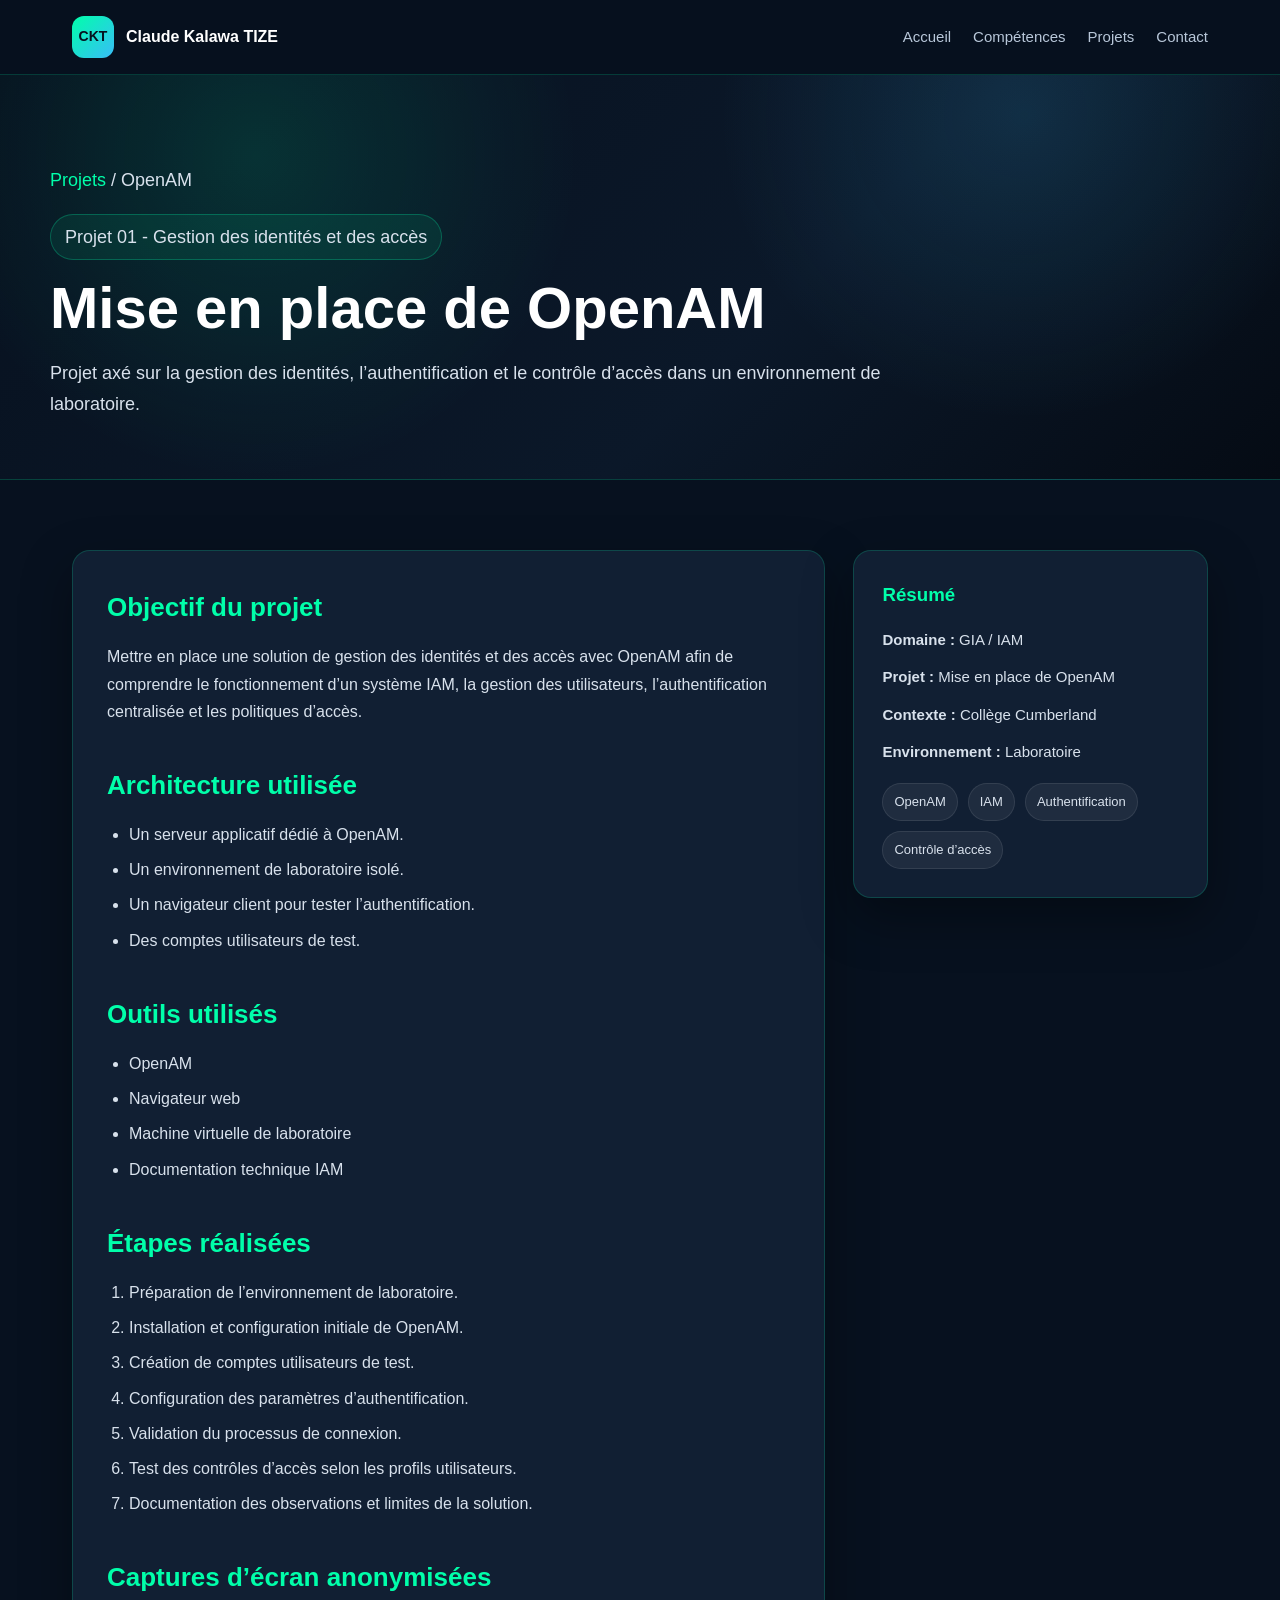
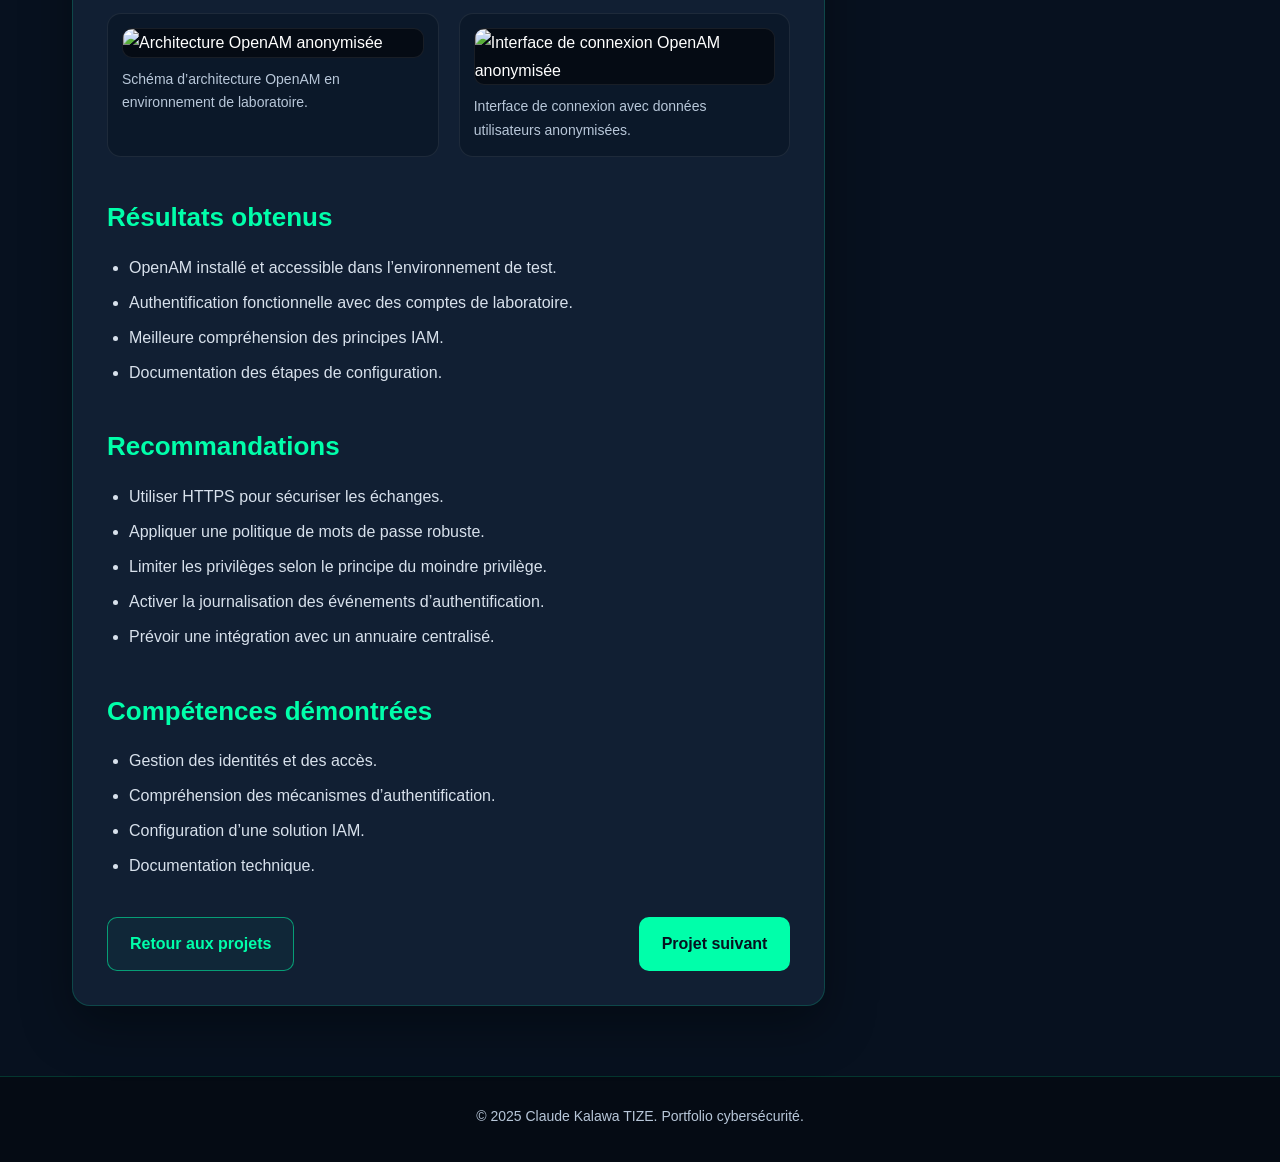
==== Projets/openam.html @ 0658853d "Ajout des html des projets" ====
<!DOCTYPE html>
<html lang="fr">
<head>
  <meta charset="UTF-8" />
  <meta name="viewport" content="width=device-width, initial-scale=1.0" />
  <title>Projet OpenAM | Claude Kalawa TIZE</title>
  <link rel="stylesheet" href="../style.css" />
</head>

<body class="project-detail-page">

<header class="site-header">
  <nav class="navbar">
    <a href="../index.html#accueil" class="logo">
      <span class="logo-icon">CKT</span>
      <span>Claude Kalawa TIZE</span>
    </a>
    <ul class="nav-links">
      <li><a href="../index.html#accueil">Accueil</a></li>
      <li><a href="../index.html#competences">Compétences</a></li>
      <li><a href="../index.html#projets">Projets</a></li>
      <li><a href="../index.html#contact">Contact</a></li>
    </ul>
  </nav>
</header>

<main>
  <section class="project-detail-hero">
    <div class="project-detail-hero-content">
      <p class="breadcrumb"><a href="../index.html#projets">Projets</a> / OpenAM</p>
      <p class="tag">Projet 01 - Gestion des identités et des accès</p>
      <h1>Mise en place de OpenAM</h1>
      <p>
        Projet axé sur la gestion des identités, l’authentification et le contrôle d’accès
        dans un environnement de laboratoire.
      </p>
    </div>
  </section>

  <div class="project-detail-container">

    <article class="project-content">

      <section>
        <h2>Objectif du projet</h2>
        <p>
          Mettre en place une solution de gestion des identités et des accès avec OpenAM afin
          de comprendre le fonctionnement d’un système IAM, la gestion des utilisateurs,
          l’authentification centralisée et les politiques d’accès.
        </p>
      </section>

      <section>
        <h2>Architecture utilisée</h2>
        <ul>
          <li>Un serveur applicatif dédié à OpenAM.</li>
          <li>Un environnement de laboratoire isolé.</li>
          <li>Un navigateur client pour tester l’authentification.</li>
          <li>Des comptes utilisateurs de test.</li>
        </ul>
      </section>

      <section>
        <h2>Outils utilisés</h2>
        <ul>
          <li>OpenAM</li>
          <li>Navigateur web</li>
          <li>Machine virtuelle de laboratoire</li>
          <li>Documentation technique IAM</li>
        </ul>
      </section>

      <section>
        <h2>Étapes réalisées</h2>
        <ol>
          <li>Préparation de l’environnement de laboratoire.</li>
          <li>Installation et configuration initiale de OpenAM.</li>
          <li>Création de comptes utilisateurs de test.</li>
          <li>Configuration des paramètres d’authentification.</li>
          <li>Validation du processus de connexion.</li>
          <li>Test des contrôles d’accès selon les profils utilisateurs.</li>
          <li>Documentation des observations et limites de la solution.</li>
        </ol>
      </section>

      <section>
        <h2>Captures d’écran anonymisées</h2>
        <div class="screenshot-grid">
          <figure>
            <img src="../images/projets/openam-architecture.png" alt="Architecture OpenAM anonymisée">
            <figcaption>Schéma d’architecture OpenAM en environnement de laboratoire.</figcaption>
          </figure>
          <figure>
            <img src="../images/projets/openam-login.png" alt="Interface de connexion OpenAM anonymisée">
            <figcaption>Interface de connexion avec données utilisateurs anonymisées.</figcaption>
          </figure>
        </div>
      </section>

      <section>
        <h2>Résultats obtenus</h2>
        <ul>
          <li>OpenAM installé et accessible dans l’environnement de test.</li>
          <li>Authentification fonctionnelle avec des comptes de laboratoire.</li>
          <li>Meilleure compréhension des principes IAM.</li>
          <li>Documentation des étapes de configuration.</li>
        </ul>
      </section>

      <section>
        <h2>Recommandations</h2>
        <ul>
          <li>Utiliser HTTPS pour sécuriser les échanges.</li>
          <li>Appliquer une politique de mots de passe robuste.</li>
          <li>Limiter les privilèges selon le principe du moindre privilège.</li>
          <li>Activer la journalisation des événements d’authentification.</li>
          <li>Prévoir une intégration avec un annuaire centralisé.</li>
        </ul>
      </section>

      <section>
        <h2>Compétences démontrées</h2>
        <ul>
          <li>Gestion des identités et des accès.</li>
          <li>Compréhension des mécanismes d’authentification.</li>
          <li>Configuration d’une solution IAM.</li>
          <li>Documentation technique.</li>
        </ul>
      </section>

      <div class="project-navigation">
        <a href="../index.html#projets" class="btn btn-secondary">Retour aux projets</a>
        <a href="nessus-metasploit.html" class="btn btn-primary">Projet suivant</a>
      </div>

    </article>

    <aside class="project-sidebar">
      <h3>Résumé</h3>
      <p><strong>Domaine :</strong> GIA / IAM</p>
      <p><strong>Projet :</strong> Mise en place de OpenAM</p>
      <p><strong>Contexte :</strong> Collège Cumberland</p>
      <p><strong>Environnement :</strong> Laboratoire</p>

      <div class="badge-list">
        <span>OpenAM</span>
        <span>IAM</span>
        <span>Authentification</span>
        <span>Contrôle d’accès</span>
      </div>
    </aside>

  </div>
</main>

<footer class="footer">
  <p>© 2025 Claude Kalawa TIZE. Portfolio cybersécurité.</p>
</footer>

</body>
</html>
---- style.css ----
:root {
  --bg-main: #07111f;
  --bg-secondary: #0b1829;
  --bg-card: #111f33;
  --bg-card-light: #142842;
  --text-main: #ffffff;
  --text-muted: #b8c7d9;
  --text-soft: #d8e1ec;
  --accent: #00ffaa;
  --accent-blue: #38bdf8;
  --border: rgba(0, 255, 170, 0.18);
  --shadow: 0 20px 50px rgba(0, 0, 0, 0.35);
}

* {
  margin: 0;
  padding: 0;
  box-sizing: border-box;
}

html {
  scroll-behavior: smooth;
}

body {
  font-family: Arial, Helvetica, sans-serif;
  background: var(--bg-main);
  color: var(--text-main);
  line-height: 1.7;
}

a {
  color: inherit;
}

.site-header {
  position: sticky;
  top: 0;
  z-index: 999;
  background: rgba(7, 17, 31, 0.95);
  backdrop-filter: blur(14px);
  border-bottom: 1px solid var(--border);
}

.navbar {
  max-width: 1180px;
  margin: auto;
  padding: 16px 22px;
  display: flex;
  align-items: center;
  justify-content: space-between;
  gap: 25px;
}

.logo {
  display: flex;
  align-items: center;
  gap: 12px;
  text-decoration: none;
  font-weight: 700;
  color: var(--text-main);
}

.logo-icon {
  width: 42px;
  height: 42px;
  background: linear-gradient(135deg, var(--accent), var(--accent-blue));
  color: #06111f;
  border-radius: 12px;
  display: inline-flex;
  align-items: center;
  justify-content: center;
  font-size: 14px;
  font-weight: 900;
}

.nav-links {
  list-style: none;
  display: flex;
  align-items: center;
  gap: 22px;
}

.nav-links a {
  text-decoration: none;
  color: var(--text-muted);
  font-size: 15px;
  transition: 0.3s;
}

.nav-links a:hover {
  color: var(--accent);
}

.hero {
  position: relative;
  min-height: 92vh;
  display: flex;
  align-items: center;
  padding: 90px 22px;
  background:
    radial-gradient(circle at 20% 20%, rgba(0, 255, 170, 0.16), transparent 28%),
    radial-gradient(circle at 80% 10%, rgba(56, 189, 248, 0.18), transparent 30%),
    linear-gradient(135deg, #07111f 0%, #0b1829 55%, #050b14 100%);
  overflow: hidden;
}

.hero::before {
  content: "";
  position: absolute;
  inset: 0;
  background-image:
    linear-gradient(rgba(255,255,255,0.025) 1px, transparent 1px),
    linear-gradient(90deg, rgba(255,255,255,0.025) 1px, transparent 1px);
  background-size: 42px 42px;
  opacity: 0.35;
}

.hero-content {
  position: relative;
  max-width: 1180px;
  margin: auto;
  width: 100%;
}

.tag,
.section-tag {
  display: inline-block;
  color: var(--accent);
  background: rgba(0, 255, 170, 0.08);
  border: 1px solid rgba(0, 255, 170, 0.25);
  padding: 7px 14px;
  border-radius: 999px;
  font-size: 14px;
  margin-bottom: 16px;
}

.hero h1 {
  font-size: clamp(42px, 7vw, 76px);
  line-height: 1.05;
  margin-bottom: 18px;
  letter-spacing: -1.5px;
}

.hero h2 {
  font-size: clamp(21px, 3vw, 32px);
  color: var(--text-muted);
  max-width: 950px;
  margin-bottom: 24px;
  font-weight: 500;
}

.hero-text {
  max-width: 820px;
  font-size: 18px;
  color: var(--text-soft);
  margin-bottom: 34px;
}

.hero-actions {
  display: flex;
  flex-wrap: wrap;
  gap: 14px;
  margin-bottom: 42px;
}

.btn {
  display: inline-flex;
  align-items: center;
  justify-content: center;
  text-decoration: none;
  padding: 12px 22px;
  border-radius: 10px;
  font-weight: 700;
  transition: 0.3s;
  border: 1px solid transparent;
}

.btn:hover {
  transform: translateY(-3px);
}

.btn-primary {
  background: var(--accent);
  color: #06111f;
}

.btn-primary:hover {
  background: #00d890;
}

.btn-secondary {
  color: var(--accent);
  border-color: rgba(0, 255, 170, 0.55);
  background: rgba(0, 255, 170, 0.04);
}

.btn-secondary:hover {
  background: rgba(0, 255, 170, 0.12);
}

.btn-light {
  color: var(--text-main);
  border-color: rgba(255, 255, 255, 0.18);
  background: rgba(255, 255, 255, 0.06);
}

.btn-light:hover {
  background: rgba(255, 255, 255, 0.12);
}

.hero-stats {
  display: grid;
  grid-template-columns: repeat(3, minmax(150px, 1fr));
  gap: 18px;
  max-width: 760px;
}

.hero-stats div {
  padding: 20px;
  background: rgba(17, 31, 51, 0.75);
  border: 1px solid var(--border);
  border-radius: 16px;
}

.hero-stats strong {
  display: block;
  font-size: 26px;
  color: var(--accent);
}

.hero-stats span {
  color: var(--text-muted);
  font-size: 14px;
}

.section {
  max-width: 1180px;
  margin: auto;
  padding: 88px 22px;
}

.section-dark {
  max-width: none;
  background: var(--bg-secondary);
}

.section-dark > * {
  max-width: 1180px;
  margin-left: auto;
  margin-right: auto;
}

.section-header {
  margin-bottom: 36px;
}

.section-header h2 {
  font-size: clamp(30px, 4vw, 44px);
  margin-bottom: 14px;
  letter-spacing: -0.8px;
}

.section-header p {
  color: var(--text-soft);
  max-width: 850px;
}

.about-grid {
  display: grid;
  grid-template-columns: 1.5fr 1fr;
  gap: 28px;
  align-items: start;
}

.about-text,
.profile-card,
.skill-card,
.project-card,
.timeline-content,
.contact-card {
  background: var(--bg-card);
  border: 1px solid var(--border);
  border-radius: 18px;
  box-shadow: var(--shadow);
}

.about-text {
  padding: 30px;
}

.about-text p {
  color: var(--text-soft);
  margin-bottom: 18px;
}

.profile-card {
  padding: 30px;
}

.profile-card h3 {
  color: var(--accent);
  margin-bottom: 16px;
}

.profile-card ul {
  margin-left: 20px;
  color: var(--text-soft);
  margin-bottom: 24px;
}

.profile-info {
  border-top: 1px solid rgba(255,255,255,0.08);
  padding-top: 18px;
}

.profile-info p {
  color: var(--text-soft);
  margin-bottom: 10px;
}

.skills-grid {
  display: grid;
  grid-template-columns: repeat(3, 1fr);
  gap: 22px;
}

.skill-card {
  padding: 26px;
  transition: 0.3s;
}

.skill-card:hover,
.project-card:hover {
  transform: translateY(-6px);
  border-color: rgba(0, 255, 170, 0.55);
}

.skill-card h3 {
  color: var(--accent);
  margin-bottom: 14px;
}

.skill-card ul {
  margin-left: 20px;
  color: var(--text-soft);
}

.tools-section {
  margin-top: 42px;
  padding: 28px;
  background: rgba(17, 31, 51, 0.7);
  border: 1px solid var(--border);
  border-radius: 18px;
}

.tools-section h3 {
  margin-bottom: 20px;
  color: var(--text-main);
}

.tools-list {
  display: flex;
  flex-wrap: wrap;
  gap: 12px;
}

.tools-list span {
  display: inline-flex;
  padding: 8px 13px;
  border-radius: 999px;
  color: var(--text-soft);
  background: rgba(255,255,255,0.06);
  border: 1px solid rgba(255,255,255,0.08);
  font-size: 14px;
}

.projects-grid {
  display: grid;
  grid-template-columns: repeat(2, 1fr);
  gap: 24px;
}

.project-card {
  position: relative;
  padding: 28px;
  overflow: hidden;
  transition: 0.3s;
}

.project-card.featured {
  border-color: rgba(56, 189, 248, 0.45);
}

.project-number {
  font-size: 14px;
  color: #06111f;
  background: linear-gradient(135deg, var(--accent), var(--accent-blue));
  width: 44px;
  height: 44px;
  border-radius: 14px;
  display: flex;
  align-items: center;
  justify-content: center;
  font-weight: 900;
  margin-bottom: 18px;
}

.project-card h3 {
  color: var(--text-main);
  font-size: 22px;
  line-height: 1.25;
  margin-bottom: 14px;
}

.project-card p {
  color: var(--text-soft);
  margin-bottom: 14px;
}

.project-details {
  margin-top: 20px;
  padding-top: 18px;
  border-top: 1px solid rgba(255,255,255,0.08);
}

.project-details p {
  font-size: 14px;
  margin-bottom: 8px;
  color: var(--text-muted);
}

.project-link {
  display: inline-flex;
  margin-top: 16px;
  color: var(--accent);
  font-weight: 700;
  text-decoration: none;
}

.project-link:hover {
  text-decoration: underline;
}

.timeline {
  display: grid;
  gap: 24px;
  position: relative;
}

.timeline-item {
  display: grid;
  grid-template-columns: 24px 1fr;
  gap: 18px;
  align-items: start;
}

.timeline-dot {
  margin-top: 12px;
  width: 18px;
  height: 18px;
  background: var(--accent);
  border-radius: 50%;
  box-shadow: 0 0 0 8px rgba(0, 255, 170, 0.08);
}

.timeline-content {
  padding: 28px;
}

.timeline-content h3 {
  color: var(--accent);
  margin-bottom: 12px;
}

.timeline-content p {
  color: var(--text-soft);
  margin-bottom: 14px;
}

.timeline-content span {
  display: inline-block;
  color: var(--accent-blue);
  font-weight: 700;
}

.contact-section {
  text-align: center;
}

.contact-section .section-header {
  display: flex;
  flex-direction: column;
  align-items: center;
}

.contact-card {
  max-width: 720px;
  margin: auto;
  padding: 34px;
}

.contact-card h3 {
  color: var(--accent);
  font-size: 26px;
  margin-bottom: 8px;
}

.contact-card p {
  color: var(--text-soft);
}

.contact-buttons {
  display: flex;
  justify-content: center;
  flex-wrap: wrap;
  gap: 14px;
  margin-top: 26px;
}

.email-note {
  margin-top: 22px;
  font-size: 14px;
  color: var(--text-muted);
}

.footer {
  text-align: center;
  padding: 28px 20px;
  background: #050b14;
  border-top: 1px solid var(--border);
  color: var(--text-muted);
  font-size: 14px;
}

.footer p {
  margin-bottom: 6px;
}

@media (max-width: 950px) {
  .navbar {
    flex-direction: column;
  }

  .nav-links {
    flex-wrap: wrap;
    justify-content: center;
    gap: 14px;
  }

  .about-grid,
  .projects-grid {
    grid-template-columns: 1fr;
  }

  .skills-grid {
    grid-template-columns: repeat(2, 1fr);
  }

  .hero-stats {
    grid-template-columns: 1fr;
  }
}

@media (max-width: 620px) {
  .navbar {
    align-items: flex-start;
  }

  .nav-links {
    justify-content: flex-start;
  }

  .skills-grid {
    grid-template-columns: 1fr;
  }

  .hero {
    padding-top: 70px;
  }

  .hero-actions,
  .contact-buttons {
    flex-direction: column;
    align-items: stretch;
  }

  .btn {
    width: 100%;
  }

  .project-card,
  .skill-card,
  .about-text,
  .profile-card,
  .contact-card,
  .timeline-content {
    padding: 22px;
  }
}

/* =========================
   PAGES DÉTAILS PROJETS
========================= */

.project-detail-page {
  background: var(--bg-main);
}

.project-detail-hero {
  padding: 90px 22px 60px;
  background:
    radial-gradient(circle at 20% 20%, rgba(0, 255, 170, 0.13), transparent 30%),
    radial-gradient(circle at 80% 10%, rgba(56, 189, 248, 0.14), transparent 28%),
    linear-gradient(135deg, #07111f 0%, #0b1829 60%, #050b14 100%);
  border-bottom: 1px solid var(--border);
}

.project-detail-hero-content {
  max-width: 1180px;
  margin: auto;
}

.breadcrumb {
  margin-bottom: 18px;
  color: var(--text-muted);
  font-size: 14px;
}

.breadcrumb a {
  color: var(--accent);
  text-decoration: none;
}

.project-detail-hero h1 {
  font-size: clamp(34px, 5vw, 58px);
  line-height: 1.1;
  margin-bottom: 18px;
}

.project-detail-hero p {
  color: var(--text-soft);
  max-width: 900px;
  font-size: 18px;
}

.project-detail-container {
  max-width: 1180px;
  margin: auto;
  padding: 70px 22px;
  display: grid;
  grid-template-columns: 1.7fr 0.8fr;
  gap: 28px;
  align-items: start;
}

.project-content,
.project-sidebar {
  background: var(--bg-card);
  border: 1px solid var(--border);
  border-radius: 18px;
  box-shadow: var(--shadow);
}

.project-content {
  padding: 34px;
}

.project-sidebar {
  padding: 28px;
  position: sticky;
  top: 110px;
}

.project-content section {
  margin-bottom: 38px;
}

.project-content h2 {
  color: var(--accent);
  font-size: 26px;
  margin-bottom: 14px;
}

.project-content h3 {
  color: var(--text-main);
  margin-bottom: 10px;
}

.project-content p,
.project-content li {
  color: var(--text-soft);
}

.project-content ul,
.project-content ol {
  margin-left: 22px;
}

.project-content li {
  margin-bottom: 8px;
}

.project-sidebar h3 {
  color: var(--accent);
  margin-bottom: 16px;
}

.project-sidebar p {
  color: var(--text-soft);
  margin-bottom: 12px;
  font-size: 15px;
}

.badge-list {
  display: flex;
  flex-wrap: wrap;
  gap: 10px;
  margin-top: 18px;
}

.badge-list span {
  padding: 7px 11px;
  background: rgba(255,255,255,0.06);
  border: 1px solid rgba(255,255,255,0.09);
  border-radius: 999px;
  color: var(--text-soft);
  font-size: 13px;
}

.screenshot-grid {
  display: grid;
  grid-template-columns: repeat(2, 1fr);
  gap: 20px;
}

.screenshot-grid figure {
  background: #0b1829;
  border: 1px solid rgba(255,255,255,0.08);
  border-radius: 14px;
  padding: 14px;
}

.screenshot-grid img {
  width: 100%;
  border-radius: 10px;
  display: block;
  background: #050b14;
  border: 1px solid rgba(255,255,255,0.08);
}

.screenshot-grid figcaption {
  margin-top: 10px;
  color: var(--text-muted);
  font-size: 14px;
}

.warning-box {
  background: rgba(255, 193, 7, 0.08);
  border: 1px solid rgba(255, 193, 7, 0.25);
  color: #f8d77b;
  padding: 16px;
  border-radius: 14px;
}

.project-navigation {
  display: flex;
  justify-content: space-between;
  gap: 14px;
  margin-top: 30px;
  flex-wrap: wrap;
}

@media (max-width: 950px) {
  .project-detail-container {
    grid-template-columns: 1fr;
  }

  .project-sidebar {
    position: static;
  }

  .screenshot-grid {
    grid-template-columns: 1fr;
  }
}
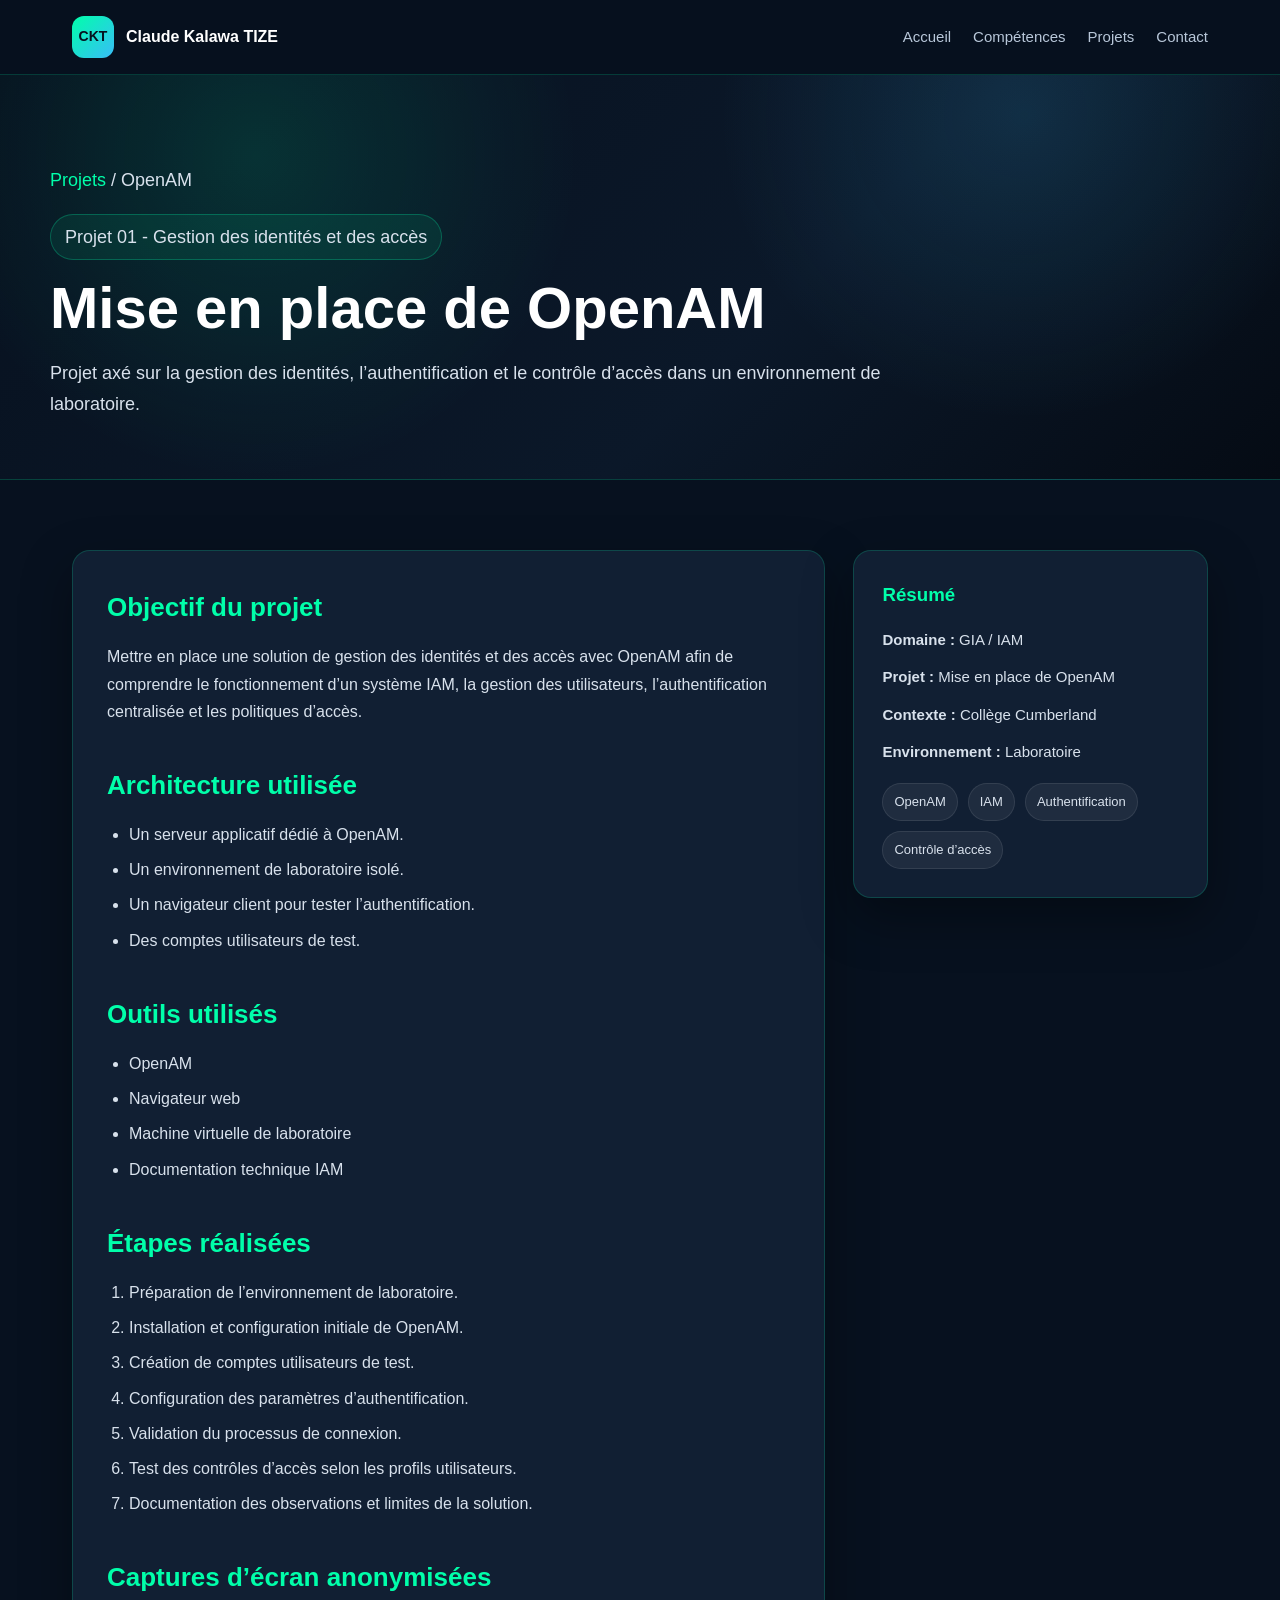
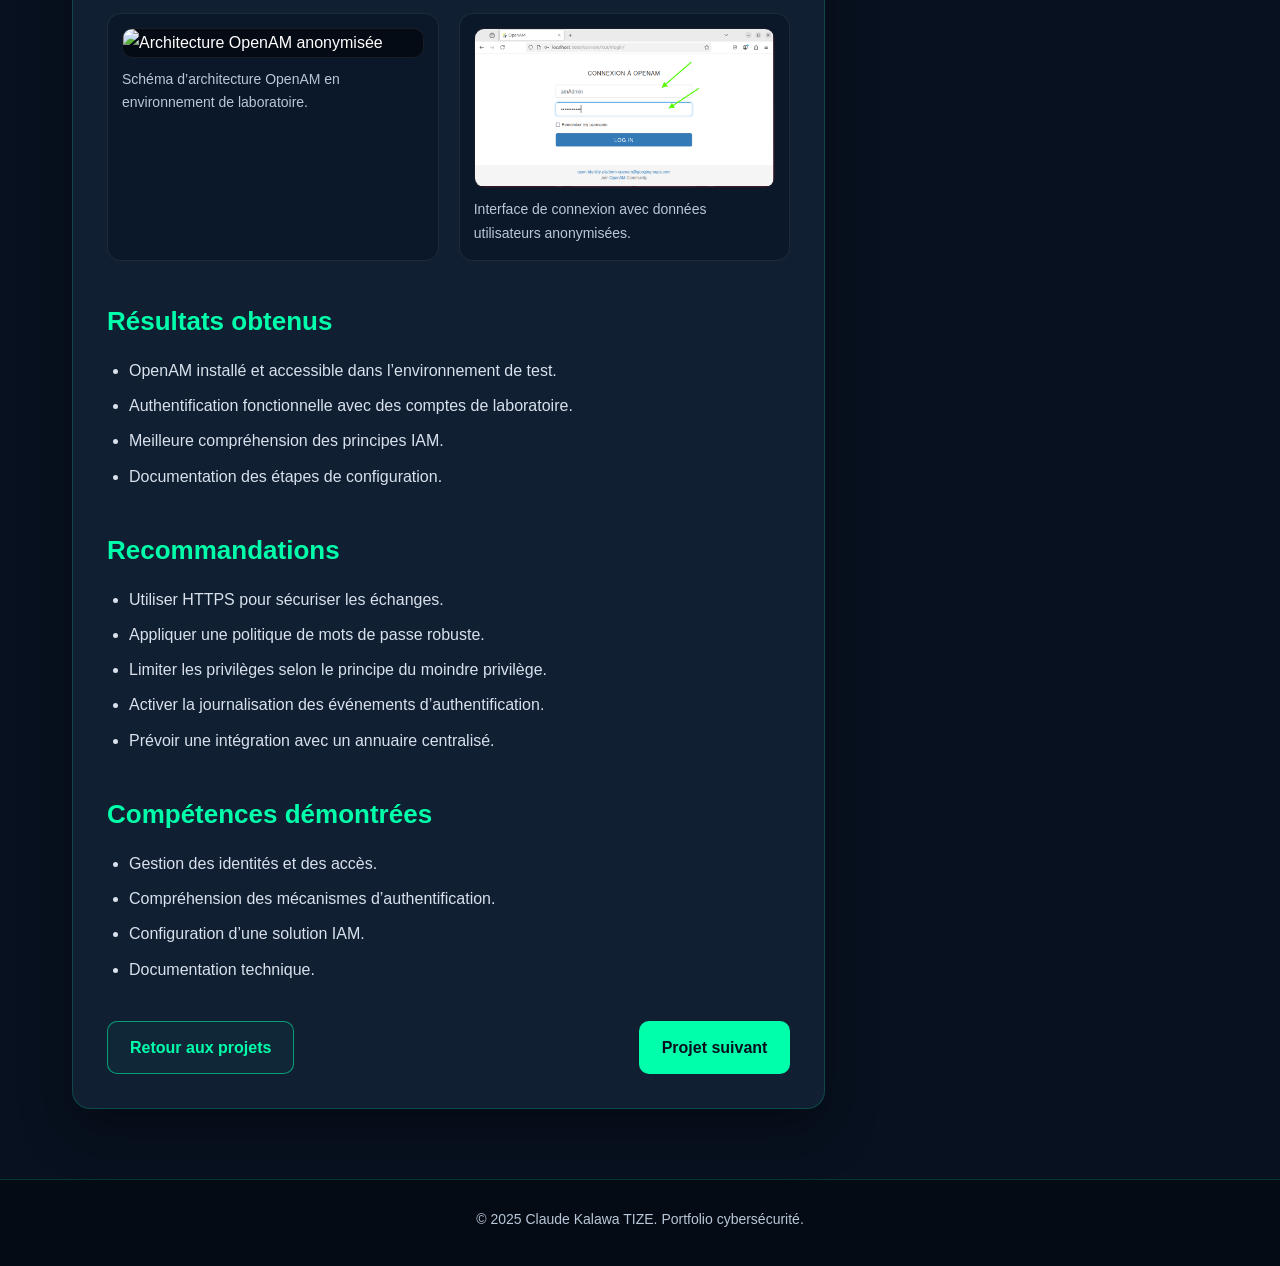
==== commit eb4f09e3: "ajout fichiers" ====
--- a/Projets/openam.html
+++ b/Projets/openam.html
@@ -87,11 +87,11 @@
         <h2>Captures d’écran anonymisées</h2>
         <div class="screenshot-grid">
           <figure>
-            <img src="../images/projets/openam-architecture.png" alt="Architecture OpenAM anonymisée">
+            <img src="../images/projets/Projet_Final.pdf" alt="Architecture OpenAM anonymisée">
             <figcaption>Schéma d’architecture OpenAM en environnement de laboratoire.</figcaption>
           </figure>
           <figure>
-            <img src="../images/projets/openam-login.png" alt="Interface de connexion OpenAM anonymisée">
+            <img src="../images/projets/Interface_connexion.png" alt="Interface de connexion OpenAM anonymisée">
             <figcaption>Interface de connexion avec données utilisateurs anonymisées.</figcaption>
           </figure>
         </div>
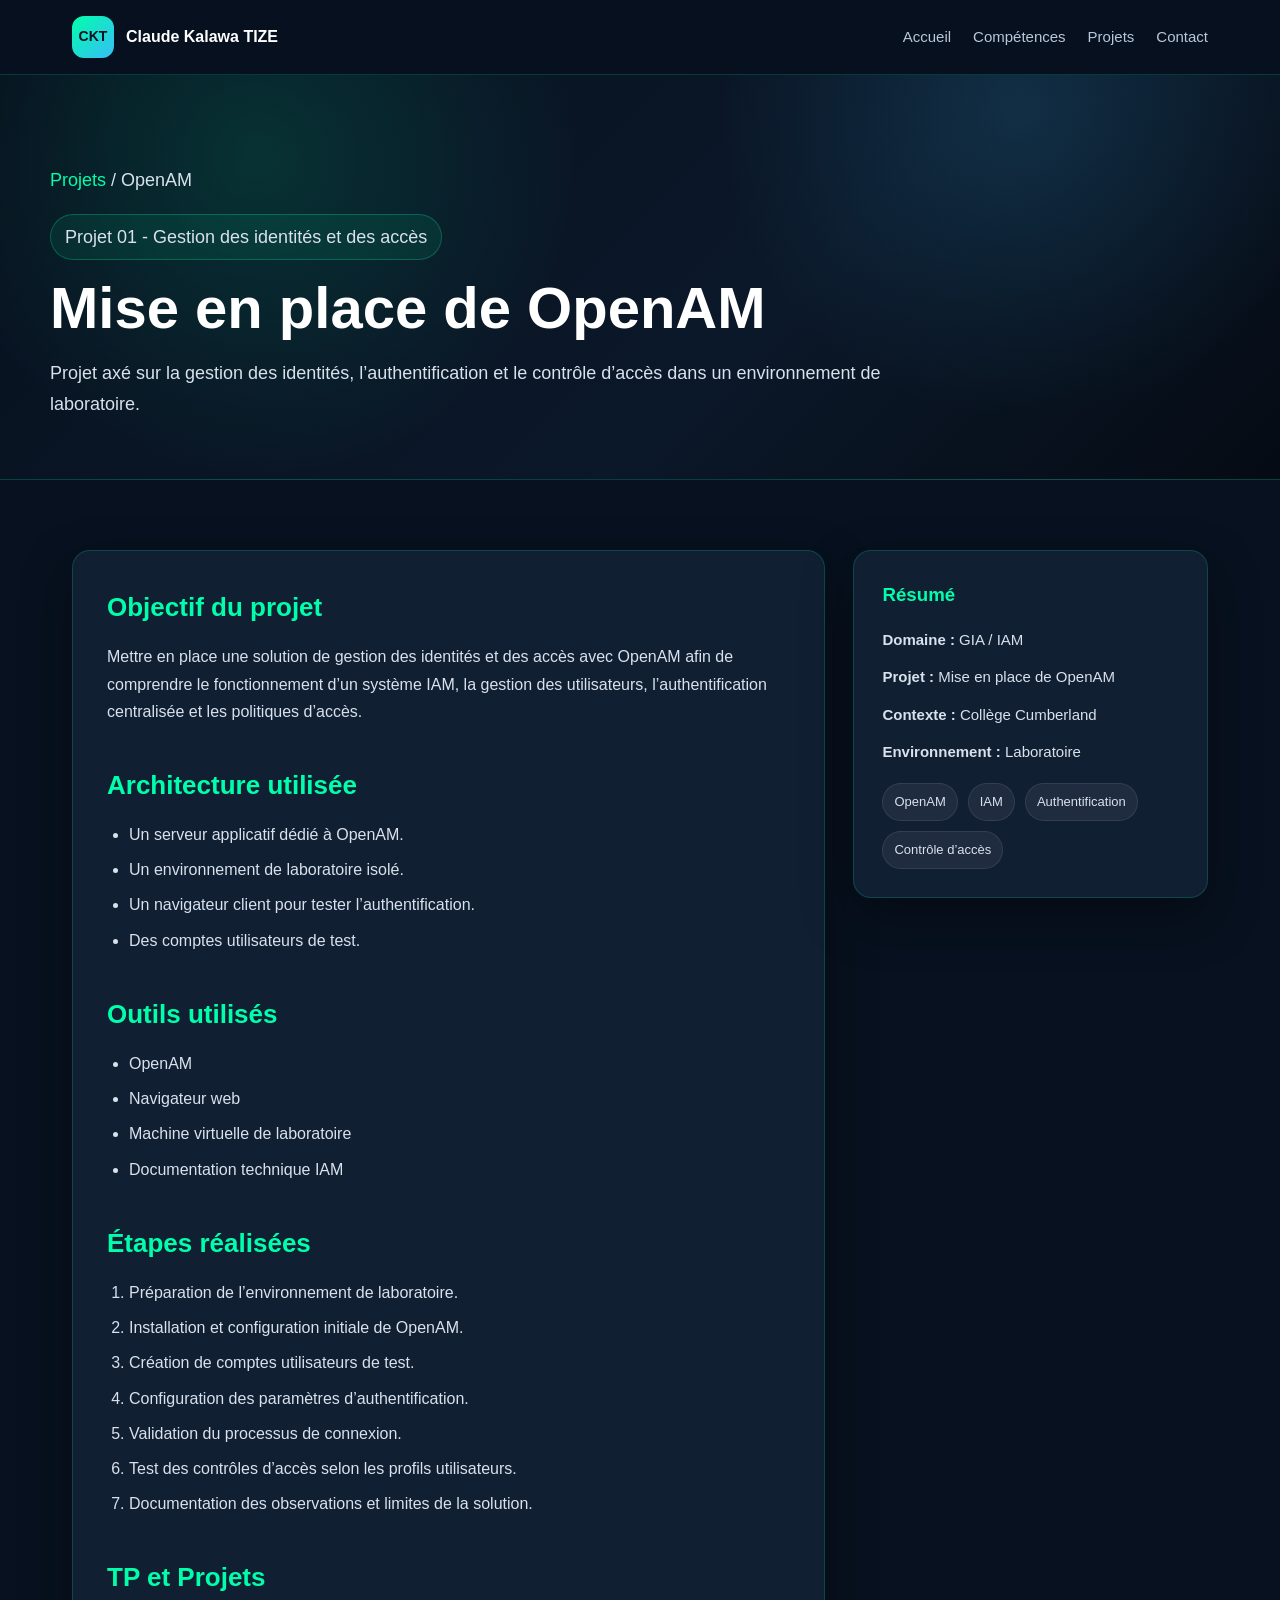
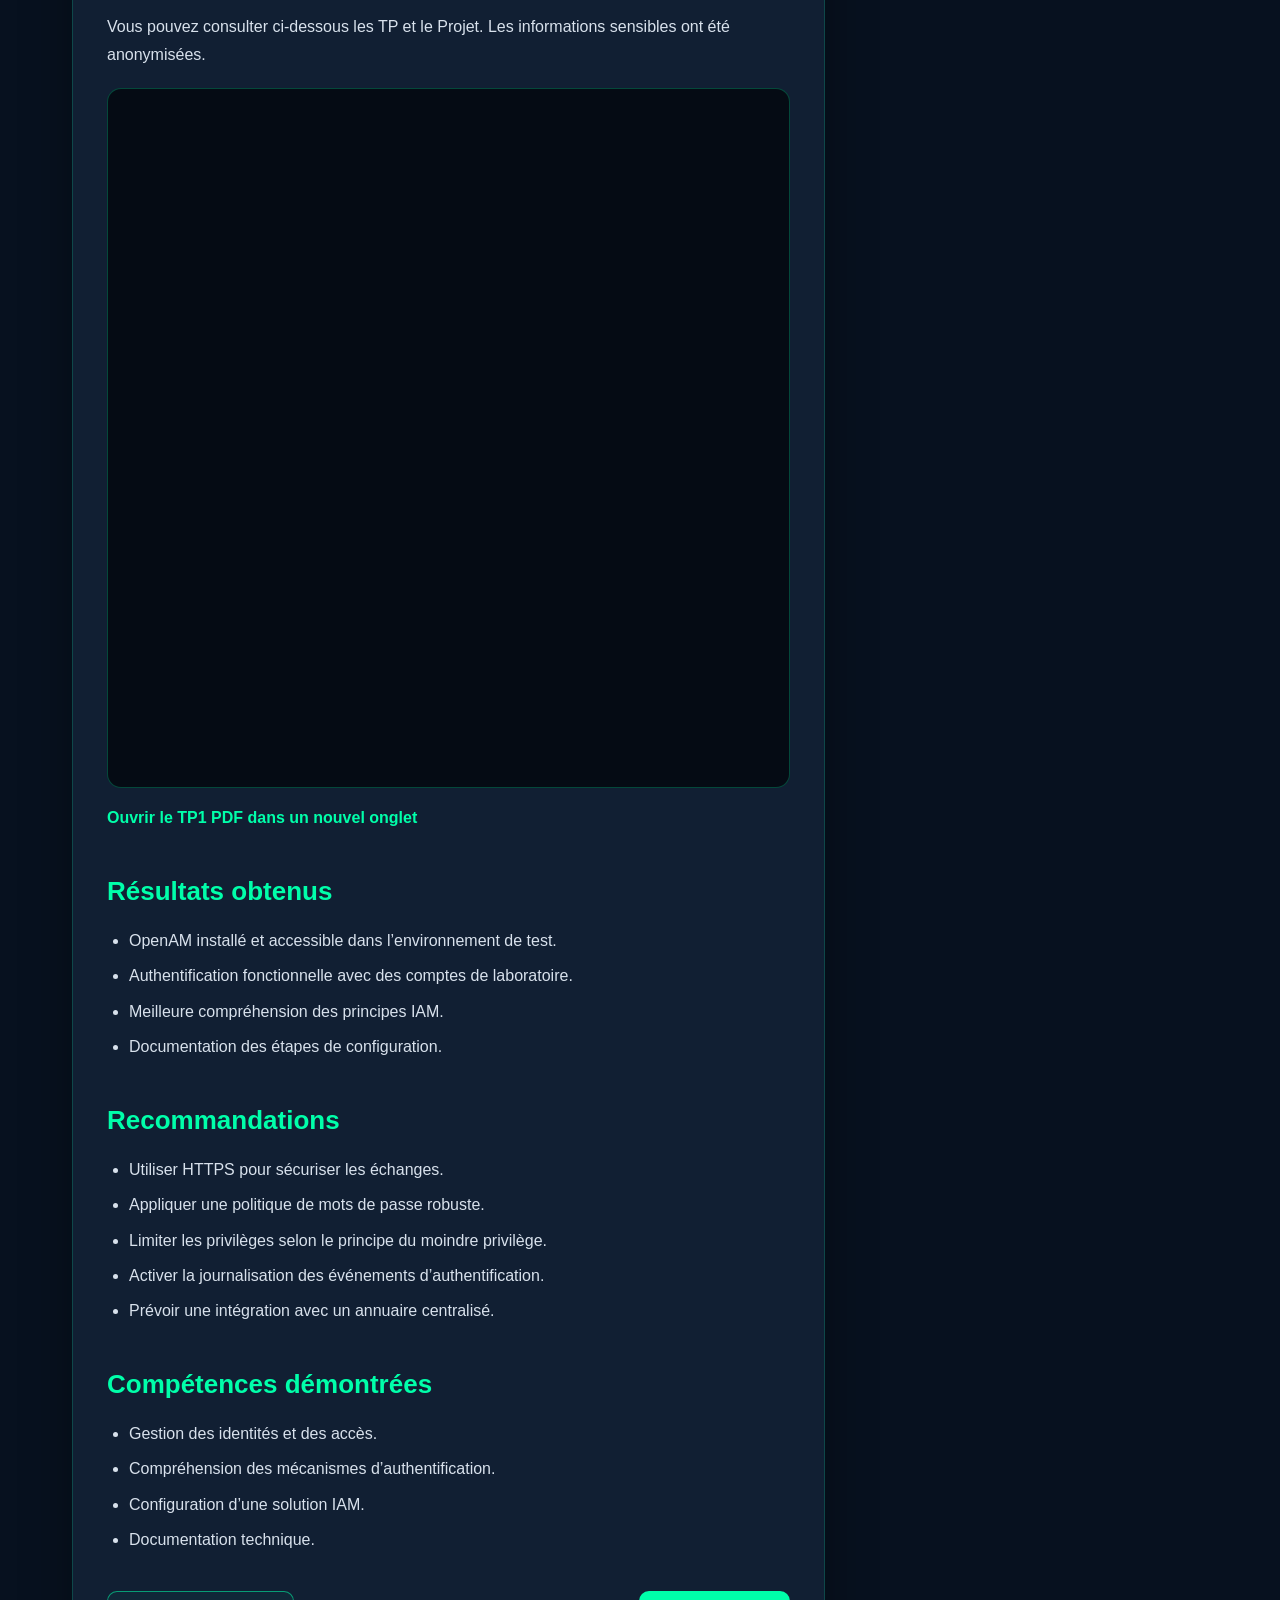
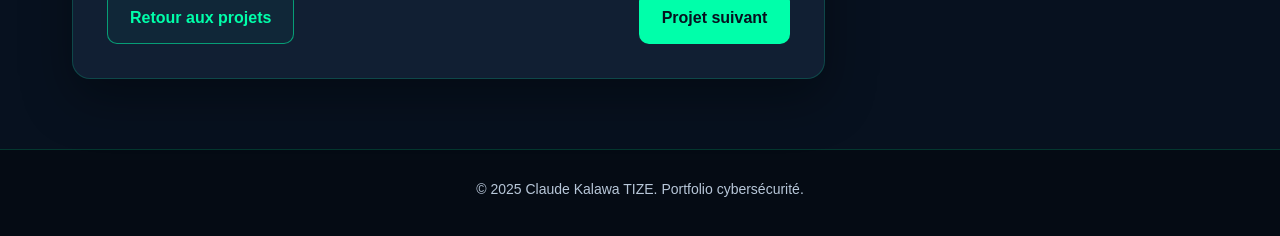
==== commit 57bb616f: "lecture des pdf" ====
--- a/Projets/openam.html
+++ b/Projets/openam.html
@@ -84,18 +84,24 @@
       </section>
 
       <section>
-        <h2>Captures d’écran anonymisées</h2>
-        <div class="screenshot-grid">
-          <figure>
-            <img src="../images/projets/Projet_Final.pdf" alt="Architecture OpenAM anonymisée">
-            <figcaption>Schéma d’architecture OpenAM en environnement de laboratoire.</figcaption>
-          </figure>
-          <figure>
-            <img src="../images/projets/Interface_connexion.png" alt="Interface de connexion OpenAM anonymisée">
-            <figcaption>Interface de connexion avec données utilisateurs anonymisées.</figcaption>
-          </figure>
-        </div>
-      </section>
+		  <h2>TP et Projets</h2>
+		  <p>
+			Vous pouvez consulter ci-dessous les TP et le Projet. 
+			Les informations sensibles ont été anonymisées.
+		  </p>
+
+		  <div class="pdf-viewer">
+			<iframe 
+			  src="../projets/GIA/TP1_Installation_Win_2022.pdf"
+			  title="TP1 Installation Win serveur 2022">
+			</iframe>
+		  </div>
+		  <p>
+			<a href="../projets/GIA/TP1_Installation_Win_2022.pdf" target="_blank" class="project-link">
+			  Ouvrir le TP1 PDF dans un nouvel onglet
+			</a>
+		  </p>
+	</section>
 
       <section>
         <h2>Résultats obtenus</h2>
--- a/style.css
+++ b/style.css
@@ -783,4 +783,19 @@
   .screenshot-grid {
     grid-template-columns: 1fr;
   }
+}
+.pdf-viewer {
+  width: 100%;
+  height: 700px;
+  margin-top: 20px;
+  border: 1px solid rgba(0, 255, 170, 0.25);
+  border-radius: 14px;
+  overflow: hidden;
+  background: #050b14;
+}
+
+.pdf-viewer iframe {
+  width: 100%;
+  height: 100%;
+  border: none;
 }
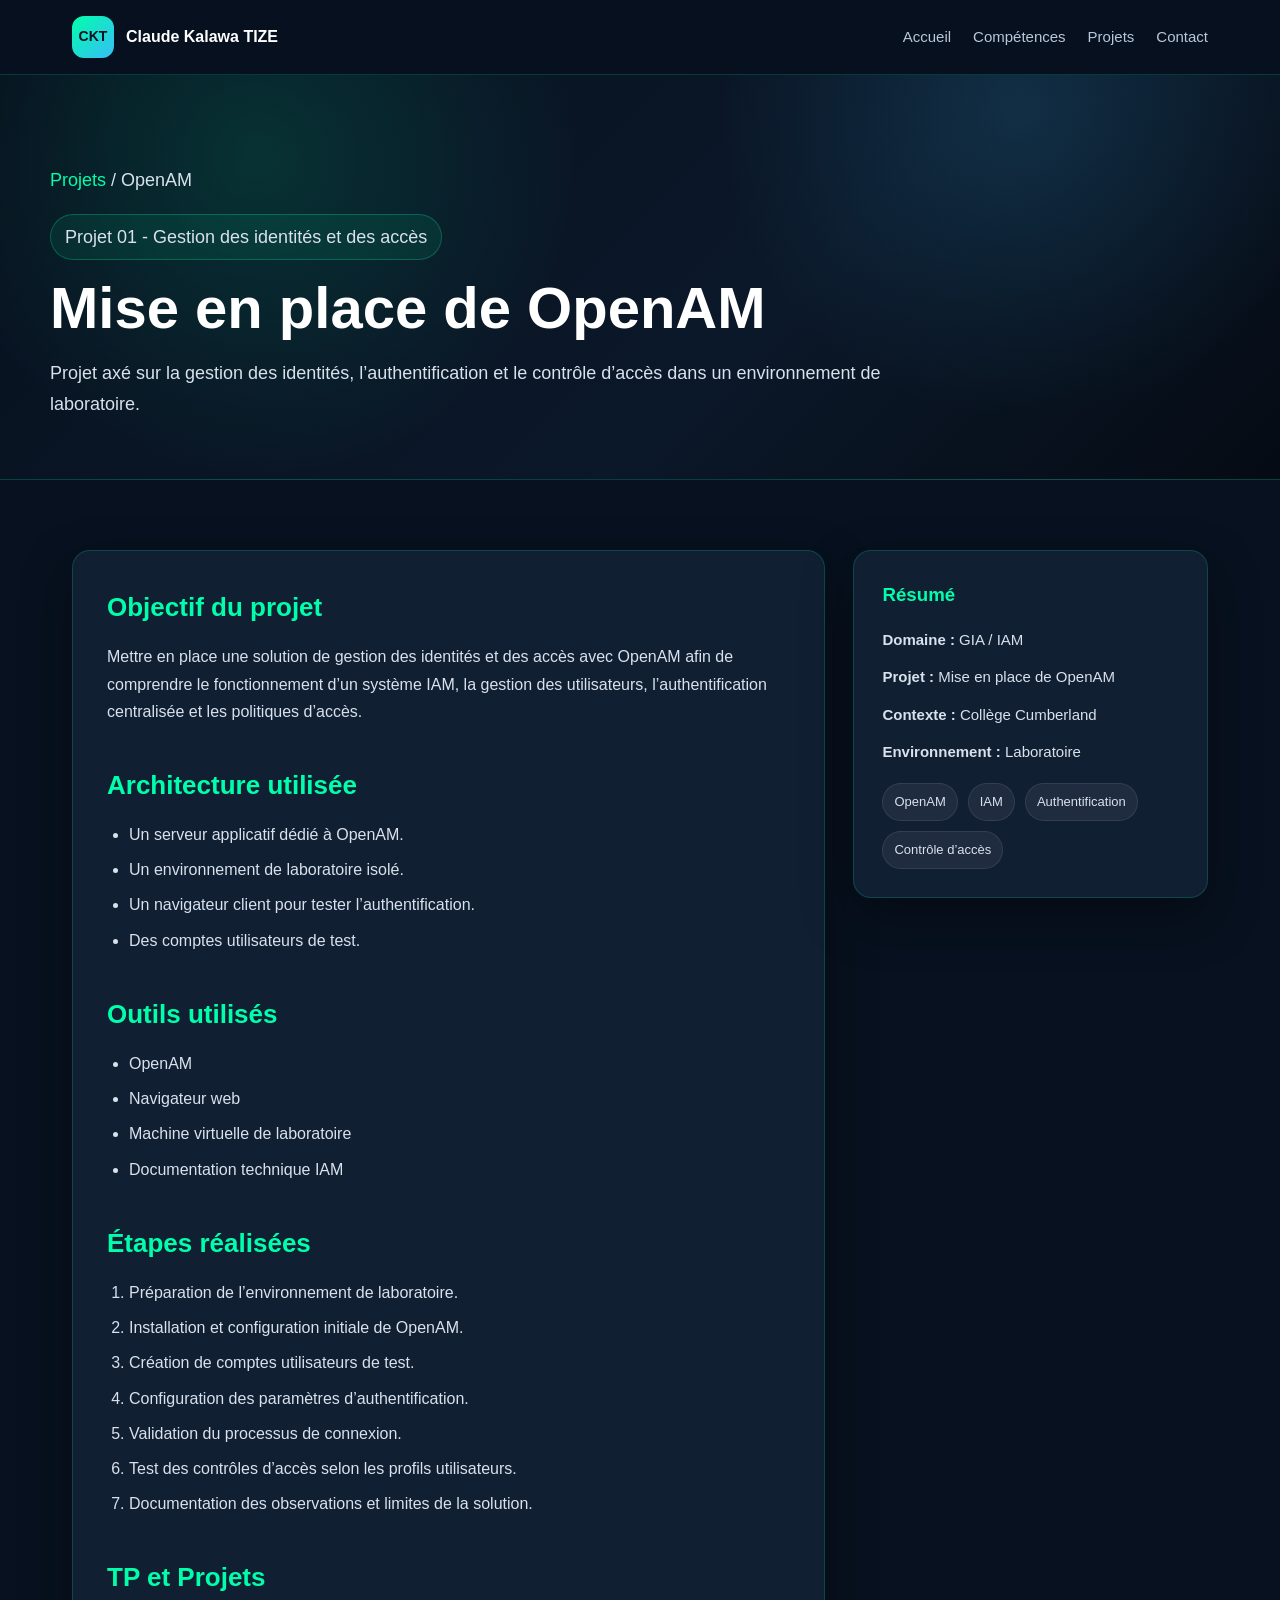
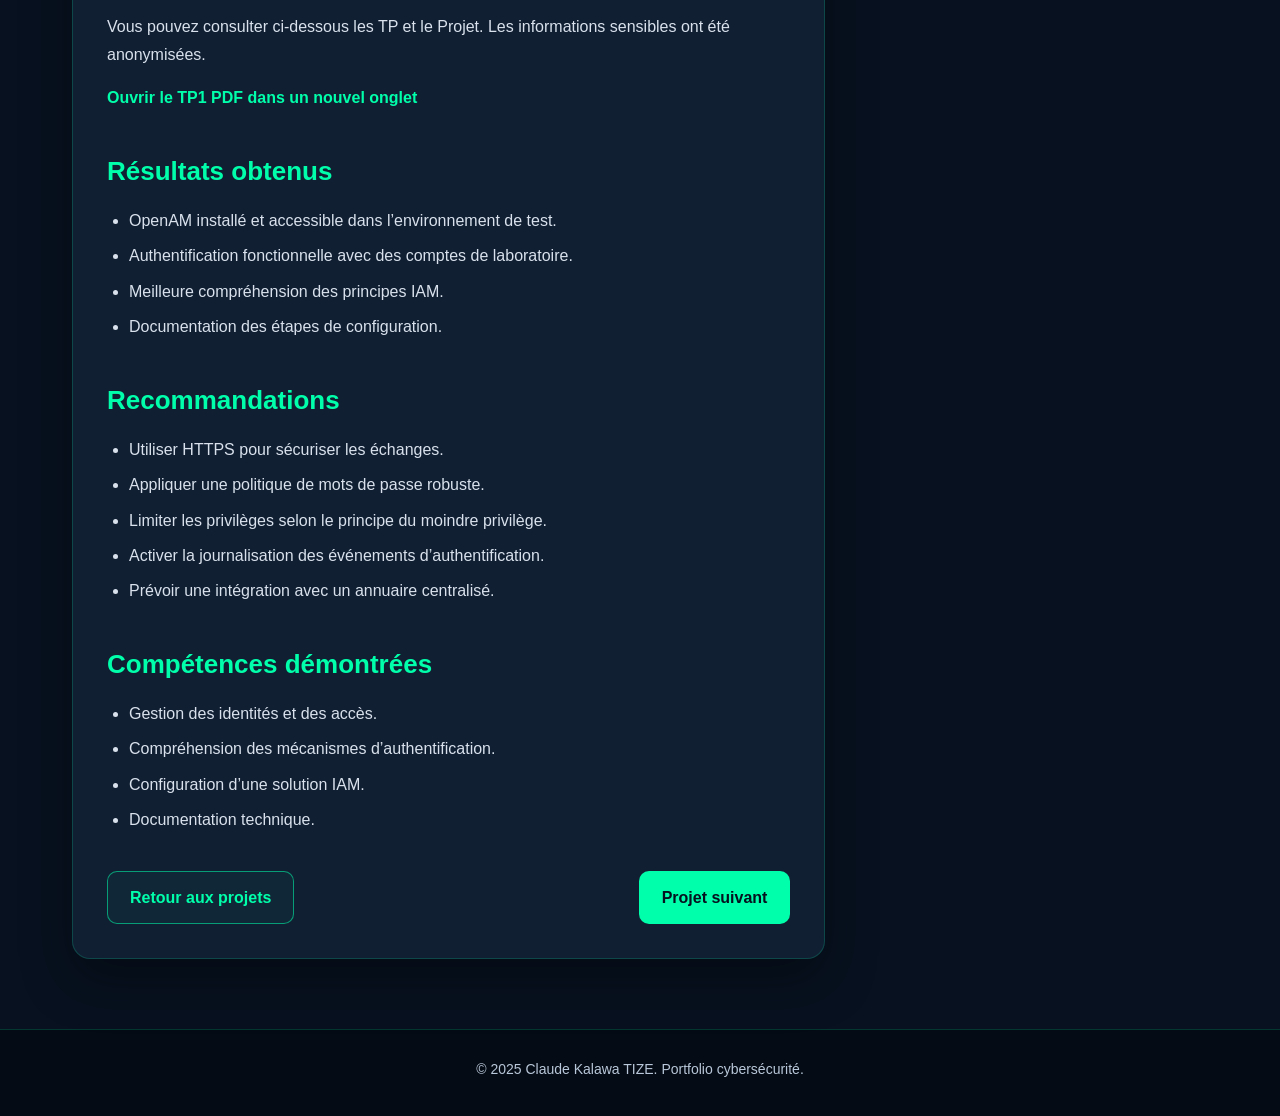
==== commit c60f0c9f: "mise a jour lien" ====
--- a/Projets/openam.html
+++ b/Projets/openam.html
@@ -89,13 +89,6 @@
 			Vous pouvez consulter ci-dessous les TP et le Projet. 
 			Les informations sensibles ont été anonymisées.
 		  </p>
-
-		  <div class="pdf-viewer">
-			<iframe 
-			  src="../projets/GIA/TP1_Installation_Win_2022.pdf"
-			  title="TP1 Installation Win serveur 2022">
-			</iframe>
-		  </div>
 		  <p>
 			<a href="../projets/GIA/TP1_Installation_Win_2022.pdf" target="_blank" class="project-link">
 			  Ouvrir le TP1 PDF dans un nouvel onglet
